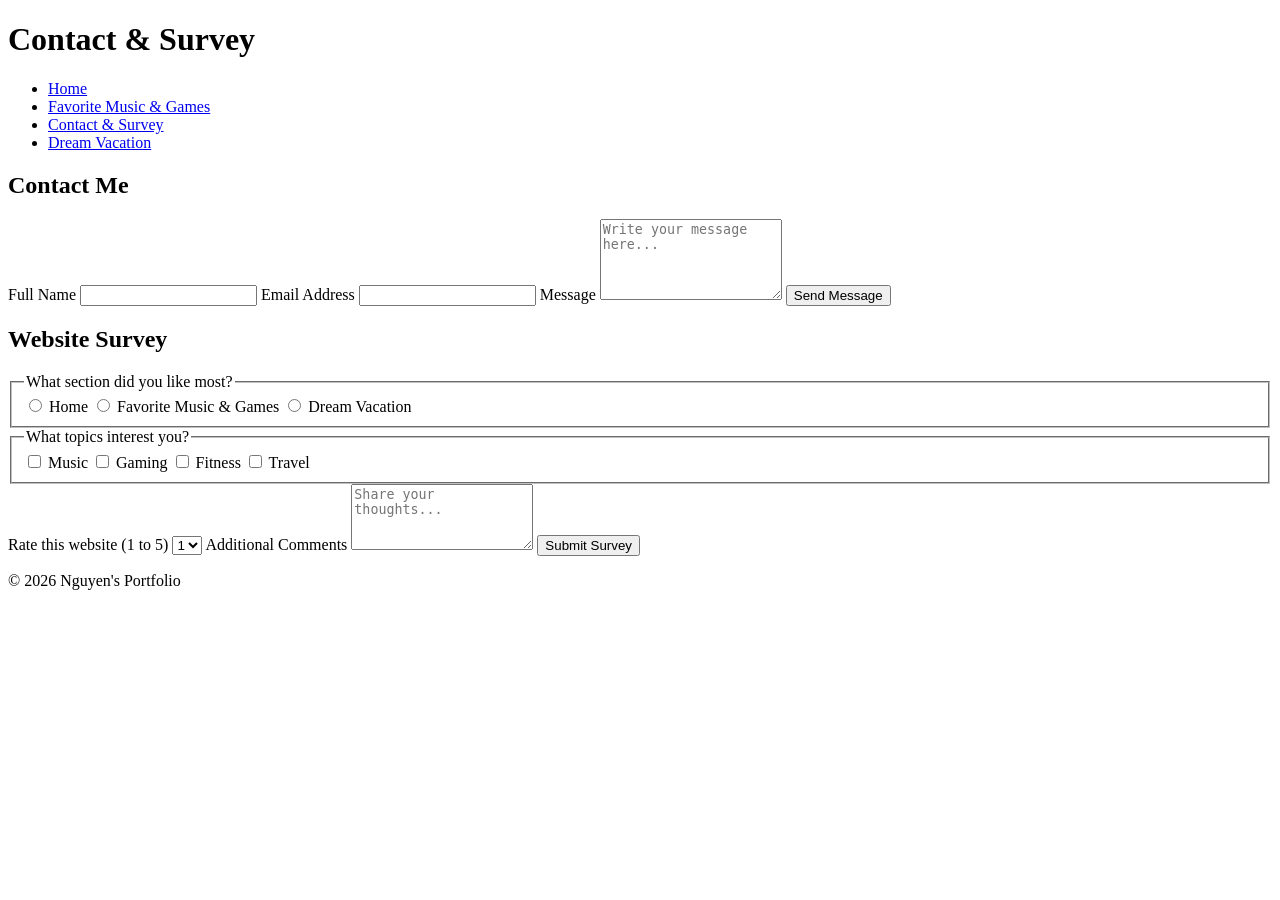
==== contact.html @ 9cd396c7 "changes" ====
<!DOCTYPE html>
<html lang="en">
<head>
  <meta charset="UTF-8" />
  <meta name="viewport" content="width=device-width, initial-scale=1.0" />
  <title>Nguyen's Portfolio - Contact & Survey</title>
  <link rel="stylesheet" href="style.css" />
</head>
<body>
  <header>
    <h1>Contact & Survey</h1>
    <nav aria-label="Main navigation">
      <ul class="nav-list">
        <li><a href="index.html">Home</a></li>
        <li><a href="favorites.html">Favorite Music & Games</a></li>
        <li><a href="contact.html">Contact & Survey</a></li>
        <li><a href="vacation.html">Dream Vacation</a></li>
      </ul>
    </nav>
  </header>

  <main>
    <section class="card">
      <h2>Contact Me</h2>
      <form action="#" method="post">
        <label for="name">Full Name</label>
        <input type="text" id="name" name="name" required />

        <label for="email">Email Address</label>
        <input type="email" id="email" name="email" required />

        <label for="message">Message</label>
        <textarea id="message" name="message" rows="5" placeholder="Write your message here..."></textarea>

        <button type="submit">Send Message</button>
      </form>
    </section>

    <section class="card">
      <h2>Website Survey</h2>
      <form action="#" method="post">
        <fieldset>
          <legend>What section did you like most?</legend>
          <label><input type="radio" name="favorite-section" value="home" /> Home</label>
          <label><input type="radio" name="favorite-section" value="music-games" /> Favorite Music & Games</label>
          <label><input type="radio" name="favorite-section" value="vacation" /> Dream Vacation</label>
        </fieldset>

        <fieldset>
          <legend>What topics interest you?</legend>
          <label><input type="checkbox" name="interests" value="music" /> Music</label>
          <label><input type="checkbox" name="interests" value="gaming" /> Gaming</label>
          <label><input type="checkbox" name="interests" value="fitness" /> Fitness</label>
          <label><input type="checkbox" name="interests" value="travel" /> Travel</label>
        </fieldset>

        <label for="rating">Rate this website (1 to 5)</label>
        <select id="rating" name="rating">
          <option value="1">1</option>
          <option value="2">2</option>
          <option value="3">3</option>
          <option value="4">4</option>
          <option value="5">5</option>
        </select>

        <label for="comments">Additional Comments</label>
        <textarea id="comments" name="comments" rows="4" placeholder="Share your thoughts..."></textarea>

        <button type="submit">Submit Survey</button>
      </form>
    </section>
  </main>

  <footer>
    <p>&copy; 2026 Nguyen's Portfolio</p>
  </footer>
</body>
</html>
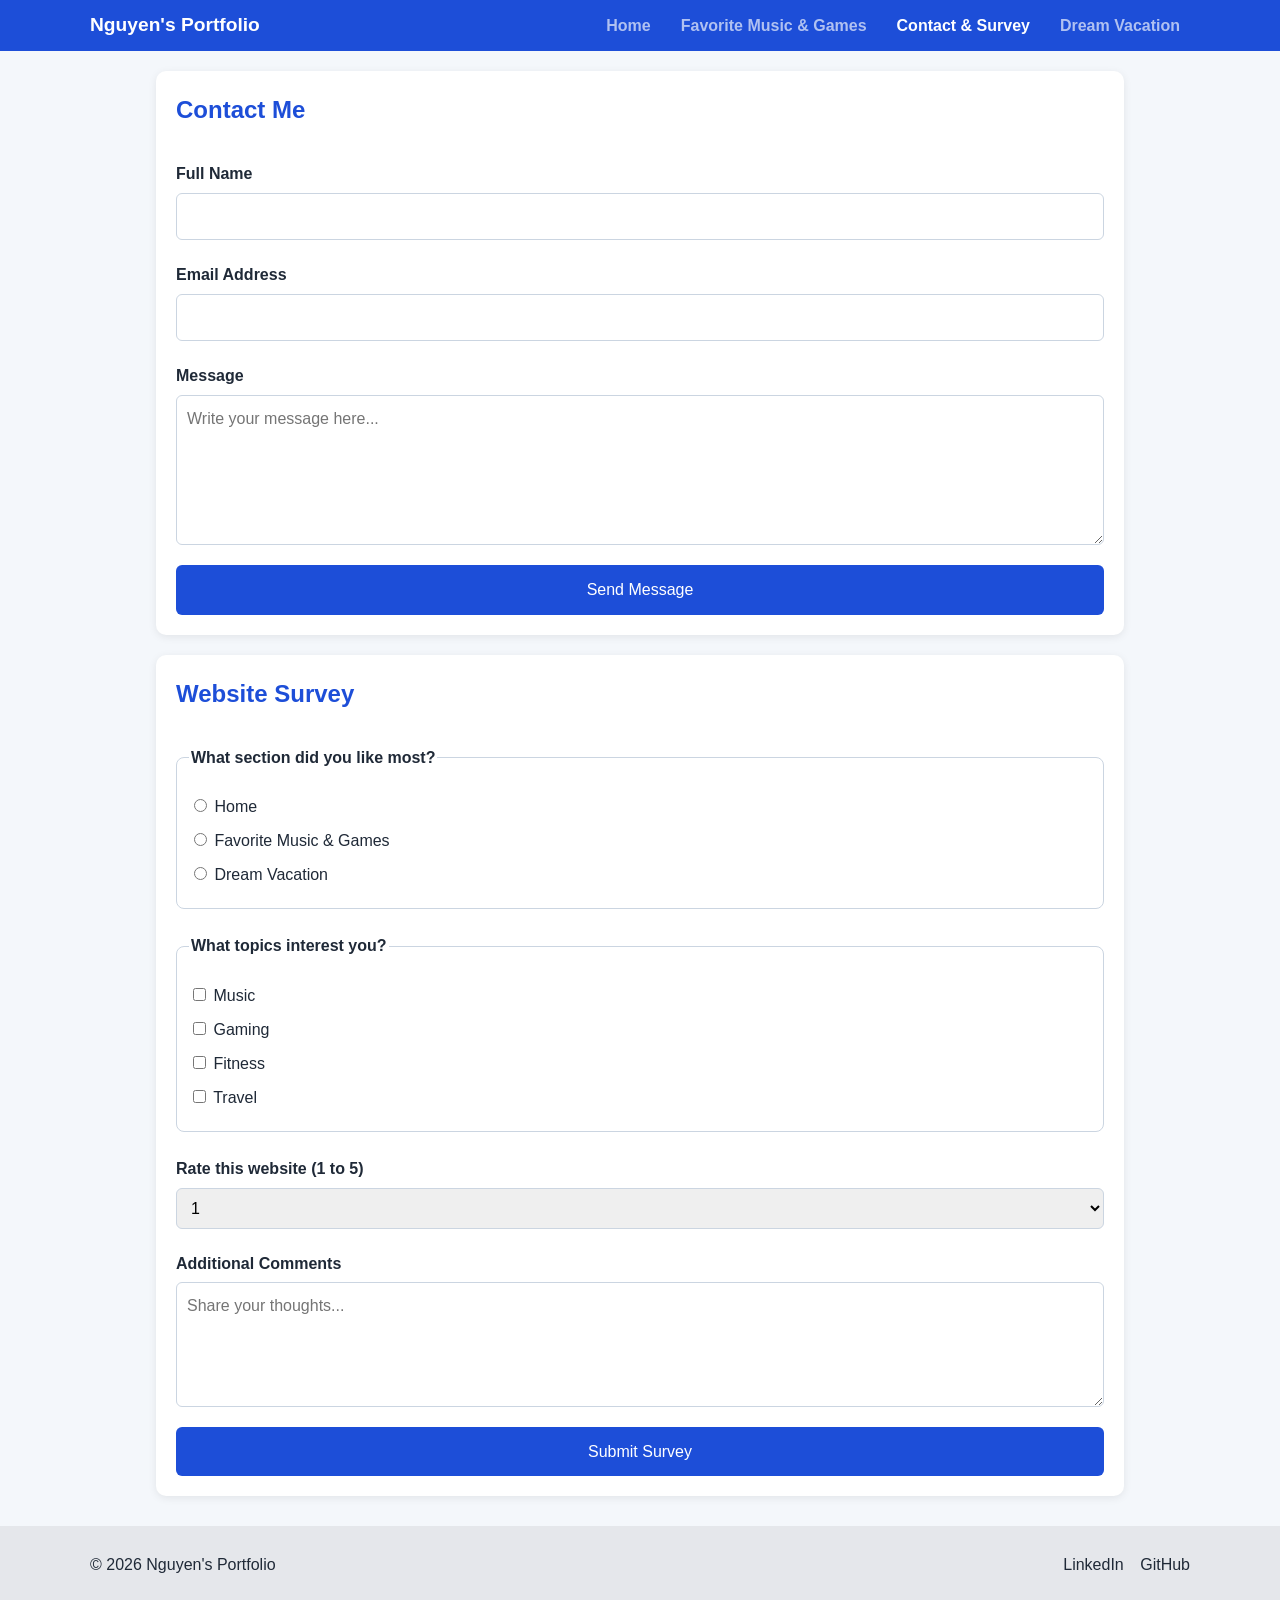
==== commit 24cea2d3: "changes" ====
--- a/contact.html
+++ b/contact.html
@@ -8,15 +8,17 @@
 </head>
 <body>
   <header>
-    <h1>Contact & Survey</h1>
-    <nav aria-label="Main navigation">
-      <ul class="nav-list">
-        <li><a href="index.html">Home</a></li>
-        <li><a href="favorites.html">Favorite Music & Games</a></li>
-        <li><a href="contact.html">Contact & Survey</a></li>
-        <li><a href="vacation.html">Dream Vacation</a></li>
-      </ul>
-    </nav>
+    <div class="header-inner">
+      <h1>Nguyen's Portfolio</h1>
+      <nav aria-label="Main navigation">
+        <ul class="nav-list">
+          <li><a href="index.html">Home</a></li>
+          <li><a href="favorites.html">Favorite Music & Games</a></li>
+          <li><a class="active" href="contact.html">Contact & Survey</a></li>
+          <li><a href="vacation.html">Dream Vacation</a></li>
+        </ul>
+      </nav>
+    </div>
   </header>
 
   <main>
@@ -72,7 +74,13 @@
   </main>
 
   <footer>
-    <p>&copy; 2026 Nguyen's Portfolio</p>
+    <div class="footer-inner">
+      <p>&copy; 2026 Nguyen's Portfolio</p>
+      <div class="footer-icons">
+        <a href="#">LinkedIn</a>
+        <a href="#">GitHub</a>
+      </div>
+    </div>
   </footer>
 </body>
 </html>
--- a/style.css
+++ b/style.css
@@ -0,0 +1,203 @@
+* {
+  box-sizing: border-box;
+}
+
+body {
+  margin: 0;
+  font-family: Arial, Helvetica, sans-serif;
+  line-height: 1.6;
+  background-color: #f4f7fb;
+  color: #1f2937;
+}
+
+header {
+  background-color: #1d4ed8;
+  color: white;
+  padding: 10px 20px;
+}
+
+.header-inner {
+  max-width: 1100px;
+  margin: 0 auto;
+  display: flex;
+  justify-content: space-between;
+  align-items: center;
+  gap: 20px;
+}
+
+header h1 {
+  margin: 0;
+  font-size: 1.2rem;
+  white-space: nowrap;
+}
+
+.nav-list {
+  list-style: none;
+  padding: 0;
+  margin: 0;
+  display: flex;
+  gap: 10px;
+  align-items: center;
+}
+
+.nav-list li {
+  margin: 0;
+}
+
+.nav-list a {
+  color: white;
+  text-decoration: none;
+  font-weight: bold;
+  padding: 6px 10px;
+  border-radius: 6px;
+  opacity: 0.65;
+  transition: opacity 0.2s ease, background-color 0.2s ease;
+}
+
+.nav-list a:hover,
+.nav-list a:focus {
+  background-color: #2563eb;
+  outline: 2px solid white;
+  outline-offset: 2px;
+  opacity: 1;
+}
+
+.nav-list a.active {
+  opacity: 1;
+}
+
+main {
+  max-width: 1000px;
+  margin: 20px auto;
+  padding: 0 16px;
+}
+
+.card {
+  background-color: white;
+  padding: 20px;
+  margin-bottom: 20px;
+  border-radius: 10px;
+  box-shadow: 0 2px 8px rgba(0, 0, 0, 0.08);
+}
+
+h2 {
+  color: #1d4ed8;
+  margin-top: 0;
+}
+
+ul,
+ol {
+  padding-left: 20px;
+}
+
+form {
+  display: flex;
+  flex-direction: column;
+}
+
+label,
+legend {
+  font-weight: bold;
+  margin-top: 12px;
+  margin-bottom: 6px;
+}
+
+input,
+textarea,
+select,
+button {
+  font: inherit;
+}
+
+input,
+textarea,
+select {
+  padding: 10px;
+  border: 1px solid #cbd5e1;
+  border-radius: 6px;
+  margin-bottom: 10px;
+}
+
+fieldset {
+  border: 1px solid #cbd5e1;
+  border-radius: 8px;
+  padding: 12px;
+  margin: 12px 0;
+}
+
+fieldset label {
+  display: block;
+  font-weight: normal;
+  margin: 6px 0;
+}
+
+button {
+  background-color: #1d4ed8;
+  color: white;
+  border: none;
+  padding: 12px;
+  border-radius: 6px;
+  cursor: pointer;
+  margin-top: 10px;
+}
+
+button:hover,
+button:focus {
+  background-color: #2563eb;
+  outline: 2px solid #0f172a;
+  outline-offset: 2px;
+}
+
+.image-gallery {
+  display: flex;
+  flex-wrap: wrap;
+  gap: 16px;
+  justify-content: center;
+}
+
+.image-gallery figure {
+  margin: 0;
+  width: 280px;
+  text-align: center;
+}
+
+.image-gallery img {
+  width: 100%;
+  height: 180px;
+  object-fit: cover;
+  border-radius: 10px;
+}
+
+.video-container {
+  width: 100%;
+  max-width: 800px;
+  margin: 0 auto;
+}
+
+.video-container iframe {
+  width: 100%;
+  height: 450px;
+  border: none;
+  border-radius: 10px;
+}
+
+footer {
+  background-color: #e5e7eb;
+  margin-top: 30px;
+  padding: 10px 20px;
+}
+
+.footer-inner {
+  max-width: 1100px;
+  margin: 0 auto;
+  display: flex;
+  justify-content: space-between;
+  align-items: center;
+  gap: 16px;
+}
+
+.footer-icons a {
+  margin-left: 12px;
+  text-decoration: none;
+  color: #1f2937;
+}
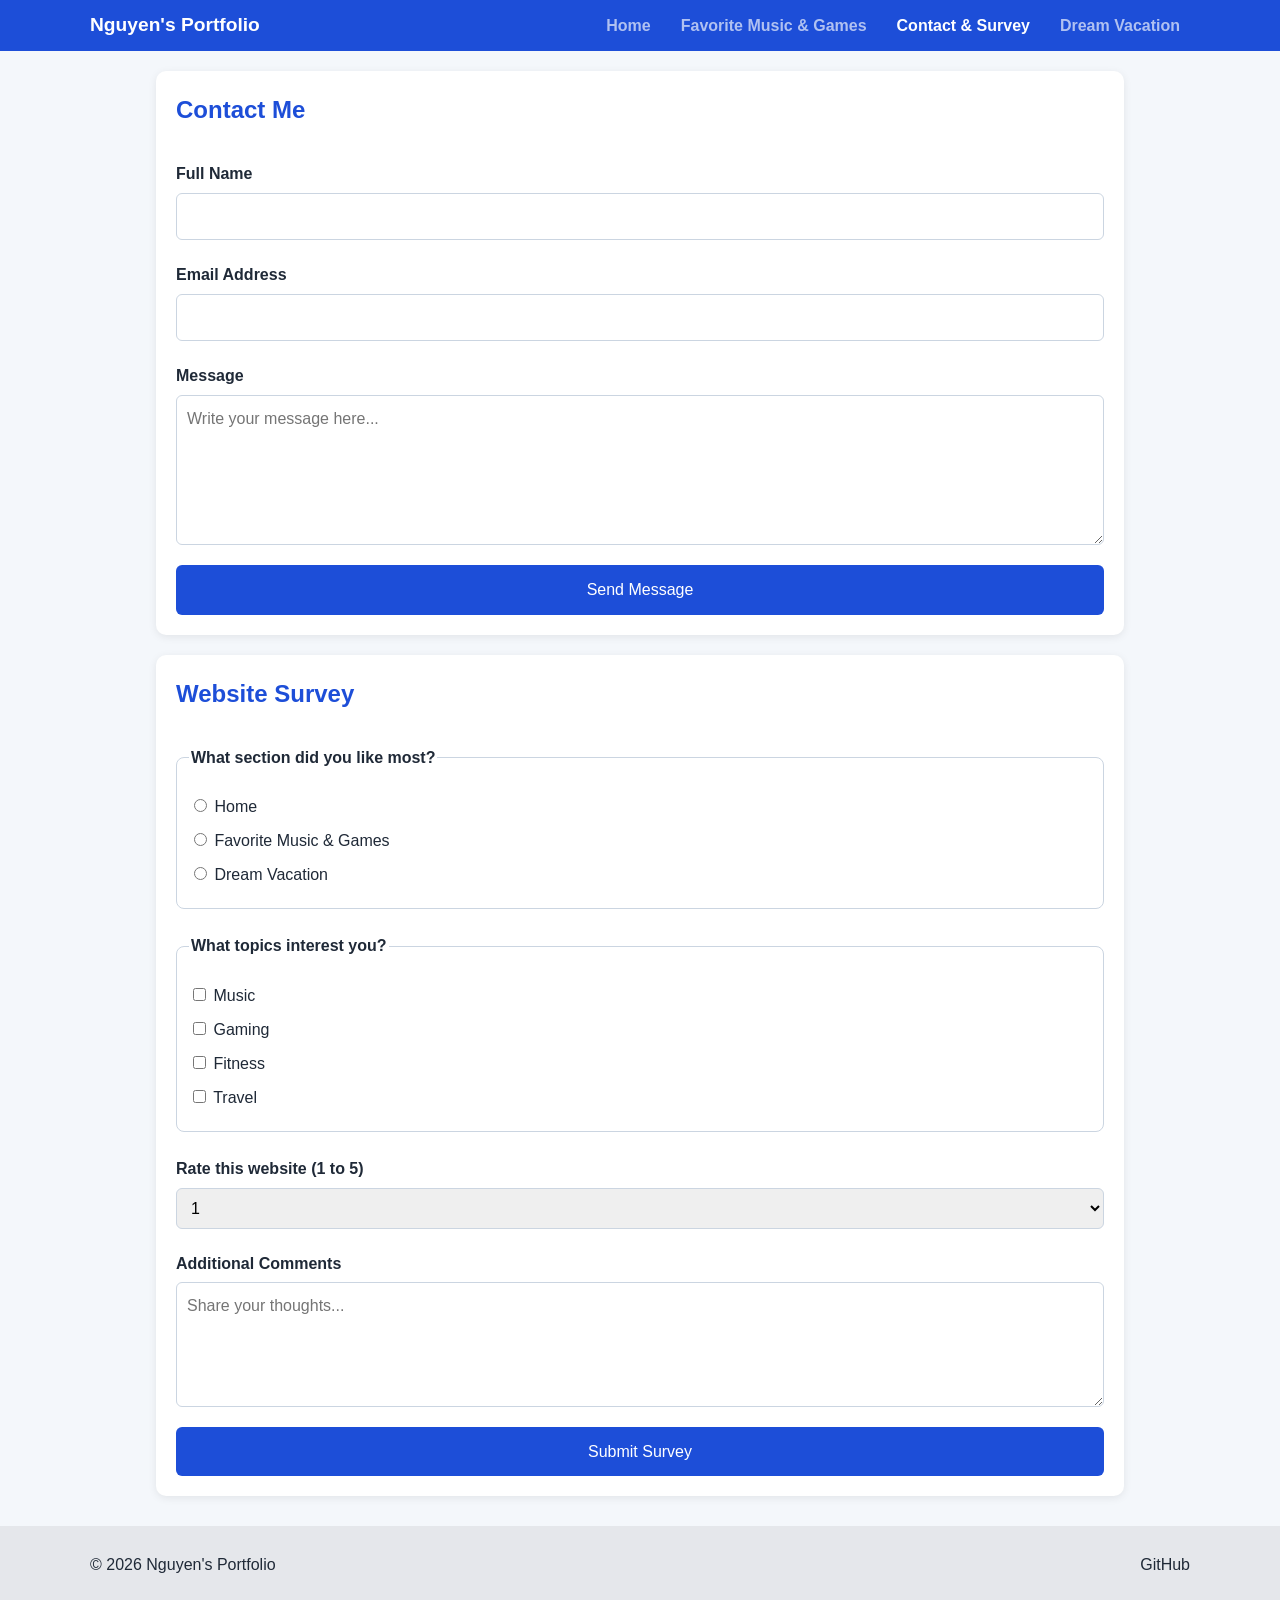
==== commit db6a504f: "changes" ====
--- a/contact.html
+++ b/contact.html
@@ -77,8 +77,7 @@
     <div class="footer-inner">
       <p>&copy; 2026 Nguyen's Portfolio</p>
       <div class="footer-icons">
-        <a href="#">LinkedIn</a>
-        <a href="#">GitHub</a>
+        <a href="https://github.com/Sniper0084">GitHub</a>
       </div>
     </div>
   </footer>
